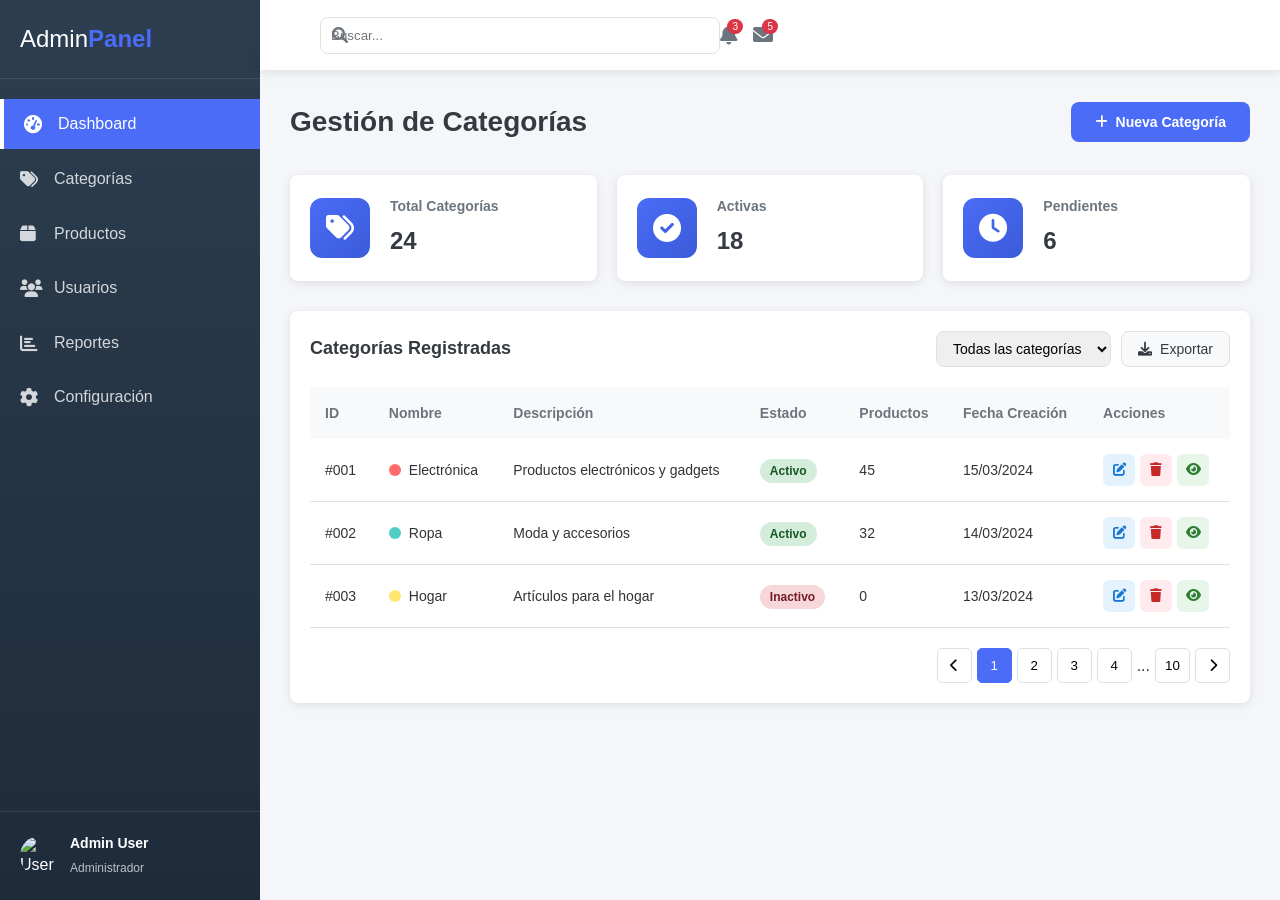
==== TIENDALB/admin/index.html @ b10cce6a "commit para lauty" ====
<!DOCTYPE html>
<html lang="es">
<head>
    <meta charset="UTF-8">
    <meta name="viewport" content="width=device-width, initial-scale=1.0">
    <title>Panel de Administración - Gestión de Categorías</title>
    <link rel="stylesheet" href="/TIENDALB/admin/admin.css">
    <link rel="stylesheet" href="https://cdnjs.cloudflare.com/ajax/libs/font-awesome/6.0.0/css/all.min.css">
</head>
<body>
    <div class="dashboard">
        <!-- Barra lateral -->
        <aside class="sidebar">
            <div class="sidebar-header">
                <h2>Admin<span>Panel</span></h2>
            </div>
            <nav class="sidebar-nav">
                <ul>
                    <li class="active">
                        <a href="#">
                            <i class="fas fa-tachometer-alt"></i>
                            <span>Dashboard</span>
                        </a>
                    </li>
                    <li>
                        <a href="#">
                            <i class="fas fa-tags"></i>
                            <span>Categorías</span>
                        </a>
                    </li>
                    <li>
                        <a href="#">
                            <i class="fas fa-box"></i>
                            <span>Productos</span>
                        </a>
                    </li>
                    <li>
                        <a href="#">
                            <i class="fas fa-users"></i>
                            <span>Usuarios</span>
                        </a>
                    </li>
                    <li>
                        <a href="#">
                            <i class="fas fa-chart-bar"></i>
                            <span>Reportes</span>
                        </a>
                    </li>
                    <li>
                        <a href="#">
                            <i class="fas fa-cog"></i>
                            <span>Configuración</span>
                        </a>
                    </li>
                </ul>
            </nav>
            <div class="sidebar-footer">
                <div class="user-info">
                    <img src="https://via.placeholder.com/40" alt="User">
                    <div>
                        <p>Admin User</p>
                        <small>Administrador</small>
                    </div>
                </div>
            </div>
        </aside>

        <!-- Contenido principal -->
        <main class="main-content">
            <!-- Barra superior -->
            <header class="top-bar">
                <button class="menu-toggle">
                    <i class="fas fa-bars"></i>
                </button>
                <div class="search-bar">
                    <i class="fas fa-search"></i>
                    <input type="text" placeholder="Buscar...">
                </div>
                <div class="header-actions">
                    <button class="notification-btn">
                        <i class="fas fa-bell"></i>
                        <span class="badge">3</span>
                    </button>
                    <button class="message-btn">
                        <i class="fas fa-envelope"></i>
                        <span class="badge">5</span>
                    </button>
                </div>
            </header>

            <!-- Contenido de categorías -->
            <div class="content">
                <!-- Título y botón de nueva categoría -->
                <div class="content-header">
                    <h1>Gestión de Categorías</h1>
                    <button class="btn-primary" id="openModalBtn">
                        <i class="fas fa-plus"></i>
                        Nueva Categoría
                    </button>
                </div>

                <!-- Tarjetas de estadísticas -->
                <div class="stats-grid">
                    <div class="stat-card">
                        <div class="stat-icon">
                            <i class="fas fa-tags"></i>
                        </div>
                        <div class="stat-details">
                            <h3>Total Categorías</h3>
                            <p>24</p>
                        </div>
                    </div>
                    <div class="stat-card">
                        <div class="stat-icon">
                            <i class="fas fa-check-circle"></i>
                        </div>
                        <div class="stat-details">
                            <h3>Activas</h3>
                            <p>18</p>
                        </div>
                    </div>
                    <div class="stat-card">
                        <div class="stat-icon">
                            <i class="fas fa-clock"></i>
                        </div>
                        <div class="stat-details">
                            <h3>Pendientes</h3>
                            <p>6</p>
                        </div>
                    </div>
                </div>

                <!-- Tabla de categorías -->
                <div class="table-container">
                    <div class="table-header">
                        <h2>Categorías Registradas</h2>
                        <div class="table-actions">
                            <select class="filter-select">
                                <option>Todas las categorías</option>
                                <option>Activas</option>
                                <option>Inactivas</option>
                            </select>
                            <button class="btn-secondary">
                                <i class="fas fa-download"></i>
                                Exportar
                            </button>
                        </div>
                    </div>
                    
                    <table class="categories-table">
                        <thead>
                            <tr>
                                <th>ID</th>
                                <th>Nombre</th>
                                <th>Descripción</th>
                                <th>Estado</th>
                                <th>Productos</th>
                                <th>Fecha Creación</th>
                                <th>Acciones</th>
                            </tr>
                        </thead>
                        <tbody>
                            <tr>
                                <td>#001</td>
                                <td>
                                    <div class="category-name">
                                        <span class="color-dot" style="background: #FF6B6B;"></span>
                                        Electrónica
                                    </div>
                                </td>
                                <td>Productos electrónicos y gadgets</td>
                                <td><span class="status-badge active">Activo</span></td>
                                <td>45</td>
                                <td>15/03/2024</td>
                                <td>
                                    <div class="action-buttons">
                                        <button class="action-btn edit" title="Editar">
                                            <i class="fas fa-edit"></i>
                                        </button>
                                        <button class="action-btn delete" title="Eliminar">
                                            <i class="fas fa-trash"></i>
                                        </button>
                                        <button class="action-btn view" title="Ver">
                                            <i class="fas fa-eye"></i>
                                        </button>
                                    </div>
                                </td>
                            </tr>
                            <tr>
                                <td>#002</td>
                                <td>
                                    <div class="category-name">
                                        <span class="color-dot" style="background: #4ECDC4;"></span>
                                        Ropa
                                    </div>
                                </td>
                                <td>Moda y accesorios</td>
                                <td><span class="status-badge active">Activo</span></td>
                                <td>32</td>
                                <td>14/03/2024</td>
                                <td>
                                    <div class="action-buttons">
                                        <button class="action-btn edit" title="Editar">
                                            <i class="fas fa-edit"></i>
                                        </button>
                                        <button class="action-btn delete" title="Eliminar">
                                            <i class="fas fa-trash"></i>
                                        </button>
                                        <button class="action-btn view" title="Ver">
                                            <i class="fas fa-eye"></i>
                                        </button>
                                    </div>
                                </td>
                            </tr>
                            <tr>
                                <td>#003</td>
                                <td>
                                    <div class="category-name">
                                        <span class="color-dot" style="background: #FFE66D;"></span>
                                        Hogar
                                    </div>
                                </td>
                                <td>Artículos para el hogar</td>
                                <td><span class="status-badge inactive">Inactivo</span></td>
                                <td>0</td>
                                <td>13/03/2024</td>
                                <td>
                                    <div class="action-buttons">
                                        <button class="action-btn edit" title="Editar">
                                            <i class="fas fa-edit"></i>
                                        </button>
                                        <button class="action-btn delete" title="Eliminar">
                                            <i class="fas fa-trash"></i>
                                        </button>
                                        <button class="action-btn view" title="Ver">
                                            <i class="fas fa-eye"></i>
                                        </button>
                                    </div>
                                </td>
                            </tr>
                        </tbody>
                    </table>
                    
                    <!-- Paginación -->
                    <div class="pagination">
                        <button class="page-btn"><i class="fas fa-chevron-left"></i></button>
                        <button class="page-btn active">1</button>
                        <button class="page-btn">2</button>
                        <button class="page-btn">3</button>
                        <button class="page-btn">4</button>
                        <span>...</span>
                        <button class="page-btn">10</button>
                        <button class="page-btn"><i class="fas fa-chevron-right"></i></button>
                    </div>
                </div>
            </div>
        </main>
    </div>

    <!-- Modal para crear/editar categoría -->
    <div id="categoryModal" class="modal">
        <div class="modal-content">
            <div class="modal-header">
                <h2>Crear Nueva Categoría</h2>
                <button class="close-modal">&times;</button>
            </div>
            <form id="categoryForm">
                <div class="form-group">
                    <label for="categoryName">Nombre de la categoría</label>
                    <input type="text" id="categoryName" placeholder="Ej: Electrónica" required>
                </div>
                
                <div class="form-group">
                    <label for="categoryDescription">Descripción</label>
                    <textarea id="categoryDescription" rows="3" placeholder="Describe la categoría..."></textarea>
                </div>
                
                <div class="form-row">
                    <div class="form-group">
                        <label for="categoryColor">Color de identificación</label>
                        <input type="color" id="categoryColor" value="#FF6B6B">
                    </div>
                    
                    <div class="form-group">
                        <label for="categoryStatus">Estado</label>
                        <select id="categoryStatus">
                            <option value="active">Activo</option>
                            <option value="inactive">Inactivo</option>
                        </select>
                    </div>
                </div>
                
                <div class="form-group">
                    <label for="parentCategory">Categoría padre (opcional)</label>
                    <select id="parentCategory">
                        <option value="">Ninguna (categoría principal)</option>
                        <option value="1">Electrónica</option>
                        <option value="2">Ropa</option>
                        <option value="3">Hogar</option>
                    </select>
                </div>
                
                <div class="form-group">
                    <label>Asignar a productos</label>
                    <div class="product-assign">
                        <input type="text" placeholder="Buscar productos...">
                        <div class="product-list">
                            <label class="checkbox-item">
                                <input type="checkbox"> Producto 1 - Smartphone
                            </label>
                            <label class="checkbox-item">
                                <input type="checkbox"> Producto 2 - Laptop
                            </label>
                            <label class="checkbox-item">
                                <input type="checkbox"> Producto 3 - Tablet
                            </label>
                            <label class="checkbox-item">
                                <input type="checkbox"> Producto 4 - Auriculares
                            </label>
                        </div>
                    </div>
                </div>
                
                <div class="modal-footer">
                    <button type="button" class="btn-cancel">Cancelar</button>
                    <button type="submit" class="btn-save">Guardar Categoría</button>
                </div>
            </form>
        </div>
    </div>

    <!-- Script para funcionalidad del modal -->
    <script src="/TIENDALB/admin/script.js"></script>
</body>
</html>
---- TIENDALB/admin/admin.css ----
/* Variables globales */
:root {
    --primary-color: #4a6cf7;
    --primary-dark: #3a5bd9;
    --secondary-color: #6c757d;
    --success-color: #28a745;
    --danger-color: #dc3545;
    --warning-color: #ffc107;
    --info-color: #17a2b8;
    --dark-color: #343a40;
    --light-color: #f8f9fa;
    --sidebar-width: 260px;
    --header-height: 70px;
    --border-radius: 8px;
    --box-shadow: 0 2px 10px rgba(0, 0, 0, 0.1);
    --transition: all 0.3s ease;
}

/* Reset y estilos base */
* {
    margin: 0;
    padding: 0;
    box-sizing: border-box;
}

body {
    font-family: 'Segoe UI', Tahoma, Geneva, Verdana, sans-serif;
    background: #f5f6fa;
    color: #333;
    line-height: 1.6;
}

/* Dashboard layout */
.dashboard {
    display: flex;
    min-height: 100vh;
}

/* Sidebar */
.sidebar {
    width: var(--sidebar-width);
    background: linear-gradient(180deg, #2c3e50 0%, #1e2b3a 100%);
    color: white;
    position: fixed;
    height: 100vh;
    display: flex;
    flex-direction: column;
    transition: var(--transition);
}

.sidebar-header {
    padding: 20px;
    border-bottom: 1px solid rgba(255, 255, 255, 0.1);
}

.sidebar-header h2 {
    font-size: 24px;
    font-weight: 300;
}

.sidebar-header h2 span {
    font-weight: 700;
    color: var(--primary-color);
}

.sidebar-nav {
    flex: 1;
    padding: 20px 0;
}

.sidebar-nav ul {
    list-style: none;
}

.sidebar-nav li {
    margin-bottom: 5px;
}

.sidebar-nav a {
    display: flex;
    align-items: center;
    padding: 12px 20px;
    color: rgba(255, 255, 255, 0.8);
    text-decoration: none;
    transition: var(--transition);
}

.sidebar-nav a:hover {
    background: rgba(255, 255, 255, 0.1);
    color: white;
    padding-left: 25px;
}

.sidebar-nav li.active a {
    background: var(--primary-color);
    color: white;
    border-left: 4px solid white;
}

.sidebar-nav i {
    width: 24px;
    margin-right: 10px;
    font-size: 18px;
}

.sidebar-footer {
    padding: 20px;
    border-top: 1px solid rgba(255, 255, 255, 0.1);
}

.user-info {
    display: flex;
    align-items: center;
    gap: 10px;
}

.user-info img {
    width: 40px;
    height: 40px;
    border-radius: 50%;
    object-fit: cover;
}

.user-info p {
    font-weight: 600;
    font-size: 14px;
}

.user-info small {
    font-size: 12px;
    opacity: 0.7;
}

/* Main content */
.main-content {
    flex: 1;
    margin-left: var(--sidebar-width);
    min-height: 100vh;
}

/* Top bar */
.top-bar {
    height: var(--header-height);
    background: white;
    display: flex;
    align-items: center;
    padding: 0 30px;
    box-shadow: var(--box-shadow);
    position: sticky;
    top: 0;
    z-index: 100;
}

.menu-toggle {
    display: none;
    background: none;
    border: none;
    font-size: 20px;
    color: var(--secondary-color);
    cursor: pointer;
}

.search-bar {
    flex: 1;
    max-width: 400px;
    margin-left: 30px;
    position: relative;
}

.search-bar i {
    position: absolute;
    left: 12px;
    top: 50%;
    transform: translateY(-50%);
    color: var(--secondary-color);
}

.search-bar input {
    width: 100%;
    padding: 10px 10px 10px 40px;
    border: 1px solid #e0e0e0;
    border-radius: 25px;
    outline: none;
    transition: var(--transition);
}

.search-bar input:focus {
    border-color: var(--primary-color);
    box-shadow: 0 0 0 3px rgba(74, 108, 247, 0.1);
}

.header-actions {
    display: flex;
    gap: 15px;
}

.header-actions button {
    background: none;
    border: none;
    font-size: 20px;
    color: var(--secondary-color);
    position: relative;
    cursor: pointer;
}

.badge {
    position: absolute;
    top: -5px;
    right: -5px;
    background: var(--danger-color);
    color: white;
    font-size: 10px;
    padding: 2px 5px;
    border-radius: 10px;
}

/* Content area */
.content {
    padding: 30px;
}

.content-header {
    display: flex;
    justify-content: space-between;
    align-items: center;
    margin-bottom: 30px;
}

.content-header h1 {
    font-size: 28px;
    color: var(--dark-color);
}

.btn-primary {
    background: var(--primary-color);
    color: white;
    border: none;
    padding: 12px 24px;
    border-radius: var(--border-radius);
    font-size: 14px;
    font-weight: 600;
    cursor: pointer;
    display: flex;
    align-items: center;
    gap: 8px;
    transition: var(--transition);
}

.btn-primary:hover {
    background: var(--primary-dark);
    transform: translateY(-2px);
    box-shadow: var(--box-shadow);
}

/* Stats grid */
.stats-grid {
    display: grid;
    grid-template-columns: repeat(auto-fit, minmax(250px, 1fr));
    gap: 20px;
    margin-bottom: 30px;
}

.stat-card {
    background: white;
    padding: 20px;
    border-radius: var(--border-radius);
    box-shadow: var(--box-shadow);
    display: flex;
    align-items: center;
    gap: 20px;
    transition: var(--transition);
}

.stat-card:hover {
    transform: translateY(-5px);
    box-shadow: 0 5px 20px rgba(0, 0, 0, 0.15);
}

.stat-icon {
    width: 60px;
    height: 60px;
    background: linear-gradient(135deg, var(--primary-color), var(--primary-dark));
    border-radius: 12px;
    display: flex;
    align-items: center;
    justify-content: center;
}

.stat-icon i {
    font-size: 28px;
    color: white;
}

.stat-details h3 {
    font-size: 14px;
    color: var(--secondary-color);
    margin-bottom: 5px;
}

.stat-details p {
    font-size: 24px;
    font-weight: 700;
    color: var(--dark-color);
}

/* Table container */
.table-container {
    background: white;
    border-radius: var(--border-radius);
    box-shadow: var(--box-shadow);
    padding: 20px;
}

.table-header {
    display: flex;
    justify-content: space-between;
    align-items: center;
    margin-bottom: 20px;
}

.table-header h2 {
    font-size: 18px;
    color: var(--dark-color);
}

.table-actions {
    display: flex;
    gap: 10px;
}

.filter-select {
    padding: 8px 12px;
    border: 1px solid #e0e0e0;
    border-radius: var(--border-radius);
    outline: none;
    font-size: 14px;
}

.btn-secondary {
    background: var(--light-color);
    color: var(--dark-color);
    border: 1px solid #e0e0e0;
    padding: 8px 16px;
    border-radius: var(--border-radius);
    font-size: 14px;
    cursor: pointer;
    display: flex;
    align-items: center;
    gap: 8px;
    transition: var(--transition);
}

.btn-secondary:hover {
    background: #e9ecef;
}

/* Table styles */
.categories-table {
    width: 100%;
    border-collapse: collapse;
}

.categories-table thead {
    background: var(--light-color);
}

.categories-table th {
    padding: 15px;
    text-align: left;
    font-size: 14px;
    font-weight: 600;
    color: var(--secondary-color);
}

.categories-table td {
    padding: 15px;
    border-bottom: 1px solid #e0e0e0;
    font-size: 14px;
}

.categories-table tbody tr:hover {
    background: #f8f9fa;
}

.category-name {
    display: flex;
    align-items: center;
    gap: 8px;
}

.color-dot {
    width: 12px;
    height: 12px;
    border-radius: 50%;
    display: inline-block;
}

.status-badge {
    padding: 5px 10px;
    border-radius: 15px;
    font-size: 12px;
    font-weight: 600;
}

.status-badge.active {
    background: #d4edda;
    color: #155724;
}

.status-badge.inactive {
    background: #f8d7da;
    color: #721c24;
}

/* Action buttons */
.action-buttons {
    display: flex;
    gap: 5px;
}

.action-btn {
    width: 32px;
    height: 32px;
    border: none;
    border-radius: 6px;
    cursor: pointer;
    display: flex;
    align-items: center;
    justify-content: center;
    transition: var(--transition);
}

.action-btn.edit {
    background: #e3f2fd;
    color: #1976d2;
}

.action-btn.delete {
    background: #ffebee;
    color: #c62828;
}

.action-btn.view {
    background: #e8f5e9;
    color: #2e7d32;
}

.action-btn:hover {
    transform: scale(1.1);
}

/* Pagination */
.pagination {
    display: flex;
    justify-content: flex-end;
    align-items: center;
    gap: 5px;
    margin-top: 20px;
}

.page-btn {
    width: 35px;
    height: 35px;
    border: 1px solid #e0e0e0;
    background: white;
    border-radius: 5px;
    cursor: pointer;
    transition: var(--transition);
}

.page-btn:hover {
    background: var(--primary-color);
    color: white;
    border-color: var(--primary-color);
}

.page-btn.active {
    background: var(--primary-color);
    color: white;
    border-color: var(--primary-color);
}

/* Modal */
.modal {
    display: none;
    position: fixed;
    z-index: 1000;
    left: 0;
    top: 0;
    width: 100%;
    height: 100%;
    background: rgba(0, 0, 0, 0.5);
    animation: fadeIn 0.3s;
}

@keyframes fadeIn {
    from {
        opacity: 0;
    }
    to {
        opacity: 1;
    }
}

.modal-content {
    background: white;
    margin: 50px auto;
    width: 90%;
    max-width: 600px;
    border-radius: var(--border-radius);
    box-shadow: 0 5px 30px rgba(0, 0, 0, 0.3);
    animation: slideIn 0.3s;
}

@keyframes slideIn {
    from {
        transform: translateY(-100px);
        opacity: 0;
    }
    to {
        transform: translateY(0);
        opacity: 1;
    }
}

.modal-header {
    padding: 20px;
    border-bottom: 1px solid #e0e0e0;
    display: flex;
    justify-content: space-between;
    align-items: center;
}

.modal-header h2 {
    font-size: 20px;
    color: var(--dark-color);
}

.close-modal {
    background: none;
    border: none;
    font-size: 24px;
    cursor: pointer;
    color: var(--secondary-color);
    transition: var(--transition);
}

.close-modal:hover {
    color: var(--danger-color);
}

#categoryForm {
    padding: 20px;
}

.form-group {
    margin-bottom: 20px;
}

.form-row {
    display: grid;
    grid-template-columns: 1fr 1fr;
    gap: 15px;
}

label {
    display: block;
    margin-bottom: 8px;
    font-size: 14px;
    font-weight: 600;
    color: var(--dark-color);
}

input[type="text"],
input[type="color"],
textarea,
select {
    width: 100%;
    padding: 10px;
    border: 1px solid #e0e0e0;
    border-radius: var(--border-radius);
    outline: none;
    transition: var(--transition);
}

input[type="text"]:focus,
textarea:focus,
select:focus {
    border-color: var(--primary-color);
    box-shadow: 0 0 0 3px rgba(74, 108, 247, 0.1);
}

input[type="color"] {
    height: 45px;
    padding: 5px;
}

textarea {
    resize: vertical;
}

.product-assign {
    border: 1px solid #e0e0e0;
    border-radius: var(--border-radius);
    overflow: hidden;
}

.product-assign input {
    border: none;
    border-bottom: 1px solid #e0e0e0;
    border-radius: 0;
}

.product-list {
    max-height: 150px;
    overflow-y: auto;
    padding: 10px;
}

.checkbox-item {
    display: flex;
    align-items: center;
    gap: 8px;
    padding: 5px;
    cursor: pointer;
}

.checkbox-item:hover {
    background: #f8f9fa;
}

.checkbox-item input[type="checkbox"] {
    width: auto;
    margin-right: 8px;
}

.modal-footer {
    padding: 20px;
    border-top: 1px solid #e0e0e0;
    display: flex;
    justify-content: flex-end;
    gap: 10px;
}

.btn-cancel {
    background: var(--light-color);
    color: var(--dark-color);
    border: 1px solid #e0e0e0;
    padding: 10px 20px;
    border-radius: var(--border-radius);
    font-size: 14px;
    font-weight: 600;
    cursor: pointer;
    transition: var(--transition);
}

.btn-cancel:hover {
    background: #e9ecef;
}

.btn-save {
    background: var(--primary-color);
    color: white;
    border: none;
    padding: 10px 24px;
    border-radius: var(--border-radius);
    font-size: 14px;
    font-weight: 600;
    cursor: pointer;
    transition: var(--transition);
}

.btn-save:hover {
    background: var(--primary-dark);
}

/* Responsive */
@media (max-width: 1024px) {
    .sidebar {
        width: 80px;
    }
    
    .sidebar-header h2 span,
    .sidebar-nav span,
    .user-info div {
        display: none;
    }
    
    .sidebar-nav a {
        justify-content: center;
        padding: 15px;
    }
    
    .sidebar-nav i {
        margin: 0;
        font-size: 20px;
    }
    
    .user-info img {
        margin: 0 auto;
    }
    
    .main-content {
        margin-left: 80px;
    }
}

@media (max-width: 768px) {
    .sidebar {
        transform: translateX(-100%);
        z-index: 1000;
    }
    
    .sidebar.active {
        transform: translateX(0);
    }
    
    .main-content {
        margin-left: 0;
    }
    
    .menu-toggle {
        display: block;
    }
    
    .search-bar {
        margin-left: 15px;
        max-width: 200px;
    }
    
    .stats-grid {
        grid-template-columns: 1fr;
    }
    
    .table-header {
        flex-direction: column;
        gap: 15px;
    }
    
    .categories-table {
        display: block;
        overflow-x: auto;
    }
    
    .form-row {
        grid-template-columns: 1fr;
    }
}
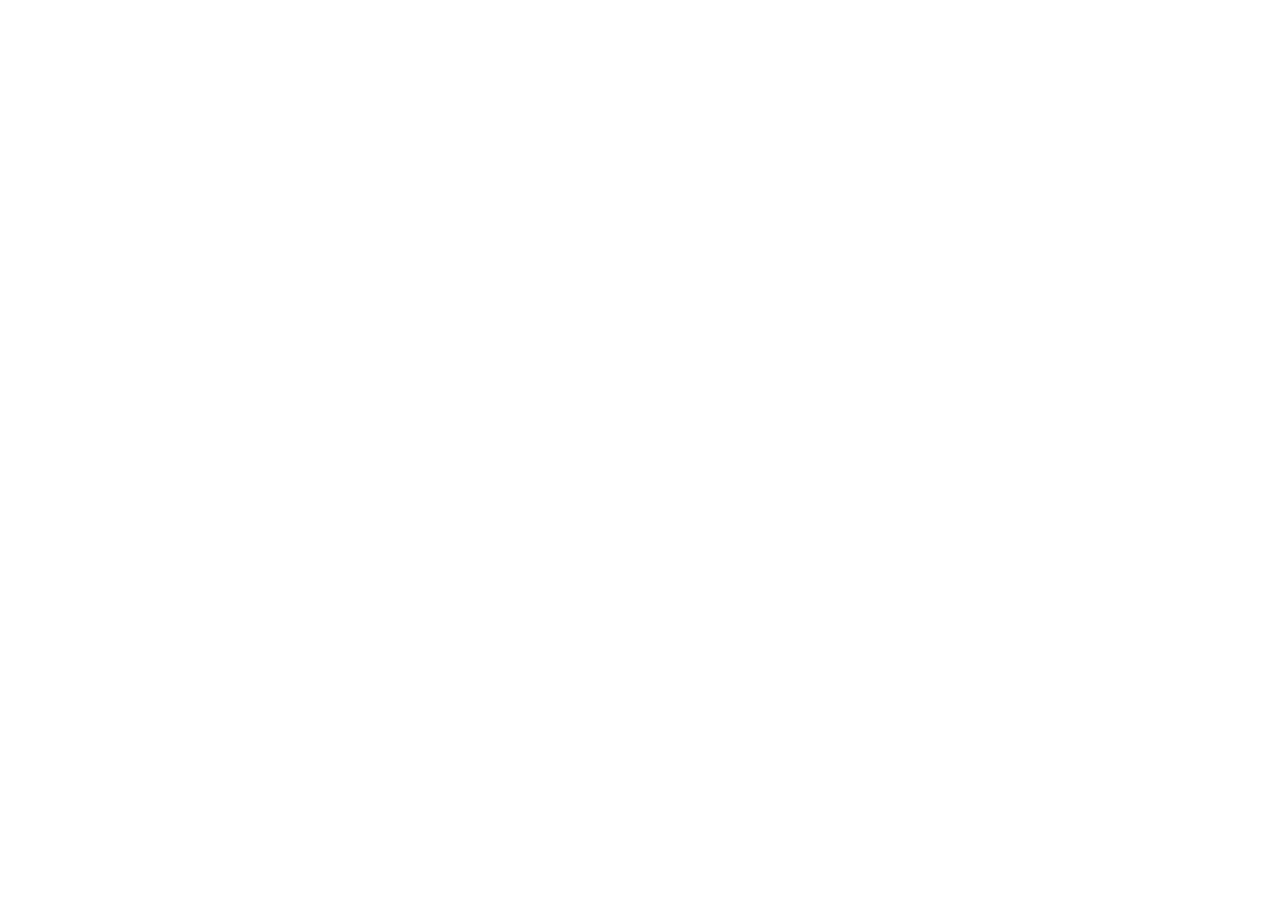
==== commit 36ed6f5a: "git commit ignorando la carpeta servicios" ====
--- a/TIENDALB/admin/index.html
+++ b/TIENDALB/admin/index.html
@@ -1,335 +1,12 @@
-<!DOCTYPE html>
-<html lang="es">
-<head>
-    <meta charset="UTF-8">
-    <meta name="viewport" content="width=device-width, initial-scale=1.0">
-    <title>Panel de Administración - Gestión de Categorías</title>
-    <link rel="stylesheet" href="/TIENDALB/admin/admin.css">
-    <link rel="stylesheet" href="https://cdnjs.cloudflare.com/ajax/libs/font-awesome/6.0.0/css/all.min.css">
-</head>
-<body>
-    <div class="dashboard">
-        <!-- Barra lateral -->
-        <aside class="sidebar">
-            <div class="sidebar-header">
-                <h2>Admin<span>Panel</span></h2>
-            </div>
-            <nav class="sidebar-nav">
-                <ul>
-                    <li class="active">
-                        <a href="#">
-                            <i class="fas fa-tachometer-alt"></i>
-                            <span>Dashboard</span>
-                        </a>
-                    </li>
-                    <li>
-                        <a href="#">
-                            <i class="fas fa-tags"></i>
-                            <span>Categorías</span>
-                        </a>
-                    </li>
-                    <li>
-                        <a href="#">
-                            <i class="fas fa-box"></i>
-                            <span>Productos</span>
-                        </a>
-                    </li>
-                    <li>
-                        <a href="#">
-                            <i class="fas fa-users"></i>
-                            <span>Usuarios</span>
-                        </a>
-                    </li>
-                    <li>
-                        <a href="#">
-                            <i class="fas fa-chart-bar"></i>
-                            <span>Reportes</span>
-                        </a>
-                    </li>
-                    <li>
-                        <a href="#">
-                            <i class="fas fa-cog"></i>
-                            <span>Configuración</span>
-                        </a>
-                    </li>
-                </ul>
-            </nav>
-            <div class="sidebar-footer">
-                <div class="user-info">
-                    <img src="https://via.placeholder.com/40" alt="User">
-                    <div>
-                        <p>Admin User</p>
-                        <small>Administrador</small>
-                    </div>
-                </div>
-            </div>
-        </aside>
-
-        <!-- Contenido principal -->
-        <main class="main-content">
-            <!-- Barra superior -->
-            <header class="top-bar">
-                <button class="menu-toggle">
-                    <i class="fas fa-bars"></i>
-                </button>
-                <div class="search-bar">
-                    <i class="fas fa-search"></i>
-                    <input type="text" placeholder="Buscar...">
-                </div>
-                <div class="header-actions">
-                    <button class="notification-btn">
-                        <i class="fas fa-bell"></i>
-                        <span class="badge">3</span>
-                    </button>
-                    <button class="message-btn">
-                        <i class="fas fa-envelope"></i>
-                        <span class="badge">5</span>
-                    </button>
-                </div>
-            </header>
-
-            <!-- Contenido de categorías -->
-            <div class="content">
-                <!-- Título y botón de nueva categoría -->
-                <div class="content-header">
-                    <h1>Gestión de Categorías</h1>
-                    <button class="btn-primary" id="openModalBtn">
-                        <i class="fas fa-plus"></i>
-                        Nueva Categoría
-                    </button>
-                </div>
-
-                <!-- Tarjetas de estadísticas -->
-                <div class="stats-grid">
-                    <div class="stat-card">
-                        <div class="stat-icon">
-                            <i class="fas fa-tags"></i>
-                        </div>
-                        <div class="stat-details">
-                            <h3>Total Categorías</h3>
-                            <p>24</p>
-                        </div>
-                    </div>
-                    <div class="stat-card">
-                        <div class="stat-icon">
-                            <i class="fas fa-check-circle"></i>
-                        </div>
-                        <div class="stat-details">
-                            <h3>Activas</h3>
-                            <p>18</p>
-                        </div>
-                    </div>
-                    <div class="stat-card">
-                        <div class="stat-icon">
-                            <i class="fas fa-clock"></i>
-                        </div>
-                        <div class="stat-details">
-                            <h3>Pendientes</h3>
-                            <p>6</p>
-                        </div>
-                    </div>
-                </div>
-
-                <!-- Tabla de categorías -->
-                <div class="table-container">
-                    <div class="table-header">
-                        <h2>Categorías Registradas</h2>
-                        <div class="table-actions">
-                            <select class="filter-select">
-                                <option>Todas las categorías</option>
-                                <option>Activas</option>
-                                <option>Inactivas</option>
-                            </select>
-                            <button class="btn-secondary">
-                                <i class="fas fa-download"></i>
-                                Exportar
-                            </button>
-                        </div>
-                    </div>
-                    
-                    <table class="categories-table">
-                        <thead>
-                            <tr>
-                                <th>ID</th>
-                                <th>Nombre</th>
-                                <th>Descripción</th>
-                                <th>Estado</th>
-                                <th>Productos</th>
-                                <th>Fecha Creación</th>
-                                <th>Acciones</th>
-                            </tr>
-                        </thead>
-                        <tbody>
-                            <tr>
-                                <td>#001</td>
-                                <td>
-                                    <div class="category-name">
-                                        <span class="color-dot" style="background: #FF6B6B;"></span>
-                                        Electrónica
-                                    </div>
-                                </td>
-                                <td>Productos electrónicos y gadgets</td>
-                                <td><span class="status-badge active">Activo</span></td>
-                                <td>45</td>
-                                <td>15/03/2024</td>
-                                <td>
-                                    <div class="action-buttons">
-                                        <button class="action-btn edit" title="Editar">
-                                            <i class="fas fa-edit"></i>
-                                        </button>
-                                        <button class="action-btn delete" title="Eliminar">
-                                            <i class="fas fa-trash"></i>
-                                        </button>
-                                        <button class="action-btn view" title="Ver">
-                                            <i class="fas fa-eye"></i>
-                                        </button>
-                                    </div>
-                                </td>
-                            </tr>
-                            <tr>
-                                <td>#002</td>
-                                <td>
-                                    <div class="category-name">
-                                        <span class="color-dot" style="background: #4ECDC4;"></span>
-                                        Ropa
-                                    </div>
-                                </td>
-                                <td>Moda y accesorios</td>
-                                <td><span class="status-badge active">Activo</span></td>
-                                <td>32</td>
-                                <td>14/03/2024</td>
-                                <td>
-                                    <div class="action-buttons">
-                                        <button class="action-btn edit" title="Editar">
-                                            <i class="fas fa-edit"></i>
-                                        </button>
-                                        <button class="action-btn delete" title="Eliminar">
-                                            <i class="fas fa-trash"></i>
-                                        </button>
-                                        <button class="action-btn view" title="Ver">
-                                            <i class="fas fa-eye"></i>
-                                        </button>
-                                    </div>
-                                </td>
-                            </tr>
-                            <tr>
-                                <td>#003</td>
-                                <td>
-                                    <div class="category-name">
-                                        <span class="color-dot" style="background: #FFE66D;"></span>
-                                        Hogar
-                                    </div>
-                                </td>
-                                <td>Artículos para el hogar</td>
-                                <td><span class="status-badge inactive">Inactivo</span></td>
-                                <td>0</td>
-                                <td>13/03/2024</td>
-                                <td>
-                                    <div class="action-buttons">
-                                        <button class="action-btn edit" title="Editar">
-                                            <i class="fas fa-edit"></i>
-                                        </button>
-                                        <button class="action-btn delete" title="Eliminar">
-                                            <i class="fas fa-trash"></i>
-                                        </button>
-                                        <button class="action-btn view" title="Ver">
-                                            <i class="fas fa-eye"></i>
-                                        </button>
-                                    </div>
-                                </td>
-                            </tr>
-                        </tbody>
-                    </table>
-                    
-                    <!-- Paginación -->
-                    <div class="pagination">
-                        <button class="page-btn"><i class="fas fa-chevron-left"></i></button>
-                        <button class="page-btn active">1</button>
-                        <button class="page-btn">2</button>
-                        <button class="page-btn">3</button>
-                        <button class="page-btn">4</button>
-                        <span>...</span>
-                        <button class="page-btn">10</button>
-                        <button class="page-btn"><i class="fas fa-chevron-right"></i></button>
-                    </div>
-                </div>
-            </div>
-        </main>
-    </div>
-
-    <!-- Modal para crear/editar categoría -->
-    <div id="categoryModal" class="modal">
-        <div class="modal-content">
-            <div class="modal-header">
-                <h2>Crear Nueva Categoría</h2>
-                <button class="close-modal">&times;</button>
-            </div>
-            <form id="categoryForm">
-                <div class="form-group">
-                    <label for="categoryName">Nombre de la categoría</label>
-                    <input type="text" id="categoryName" placeholder="Ej: Electrónica" required>
-                </div>
-                
-                <div class="form-group">
-                    <label for="categoryDescription">Descripción</label>
-                    <textarea id="categoryDescription" rows="3" placeholder="Describe la categoría..."></textarea>
-                </div>
-                
-                <div class="form-row">
-                    <div class="form-group">
-                        <label for="categoryColor">Color de identificación</label>
-                        <input type="color" id="categoryColor" value="#FF6B6B">
-                    </div>
-                    
-                    <div class="form-group">
-                        <label for="categoryStatus">Estado</label>
-                        <select id="categoryStatus">
-                            <option value="active">Activo</option>
-                            <option value="inactive">Inactivo</option>
-                        </select>
-                    </div>
-                </div>
-                
-                <div class="form-group">
-                    <label for="parentCategory">Categoría padre (opcional)</label>
-                    <select id="parentCategory">
-                        <option value="">Ninguna (categoría principal)</option>
-                        <option value="1">Electrónica</option>
-                        <option value="2">Ropa</option>
-                        <option value="3">Hogar</option>
-                    </select>
-                </div>
-                
-                <div class="form-group">
-                    <label>Asignar a productos</label>
-                    <div class="product-assign">
-                        <input type="text" placeholder="Buscar productos...">
-                        <div class="product-list">
-                            <label class="checkbox-item">
-                                <input type="checkbox"> Producto 1 - Smartphone
-                            </label>
-                            <label class="checkbox-item">
-                                <input type="checkbox"> Producto 2 - Laptop
-                            </label>
-                            <label class="checkbox-item">
-                                <input type="checkbox"> Producto 3 - Tablet
-                            </label>
-                            <label class="checkbox-item">
-                                <input type="checkbox"> Producto 4 - Auriculares
-                            </label>
-                        </div>
-                    </div>
-                </div>
-                
-                <div class="modal-footer">
-                    <button type="button" class="btn-cancel">Cancelar</button>
-                    <button type="submit" class="btn-save">Guardar Categoría</button>
-                </div>
-            </form>
-        </div>
-    </div>
-
-    <!-- Script para funcionalidad del modal -->
-    <script src="/TIENDALB/admin/script.js"></script>
-</body>
+<!DOCTYPE html>
+<html lang="es">
+<head>
+    <meta charset="UTF-8">
+    <meta name="viewport" content="width=device-width, initial-scale=1.0">
+    <title>Panel de Administración</title>
+</head>
+<body>
+    <div id="app"></div>
+    <script type="module" src="js/main.js"></script>
+</body>
 </html>
